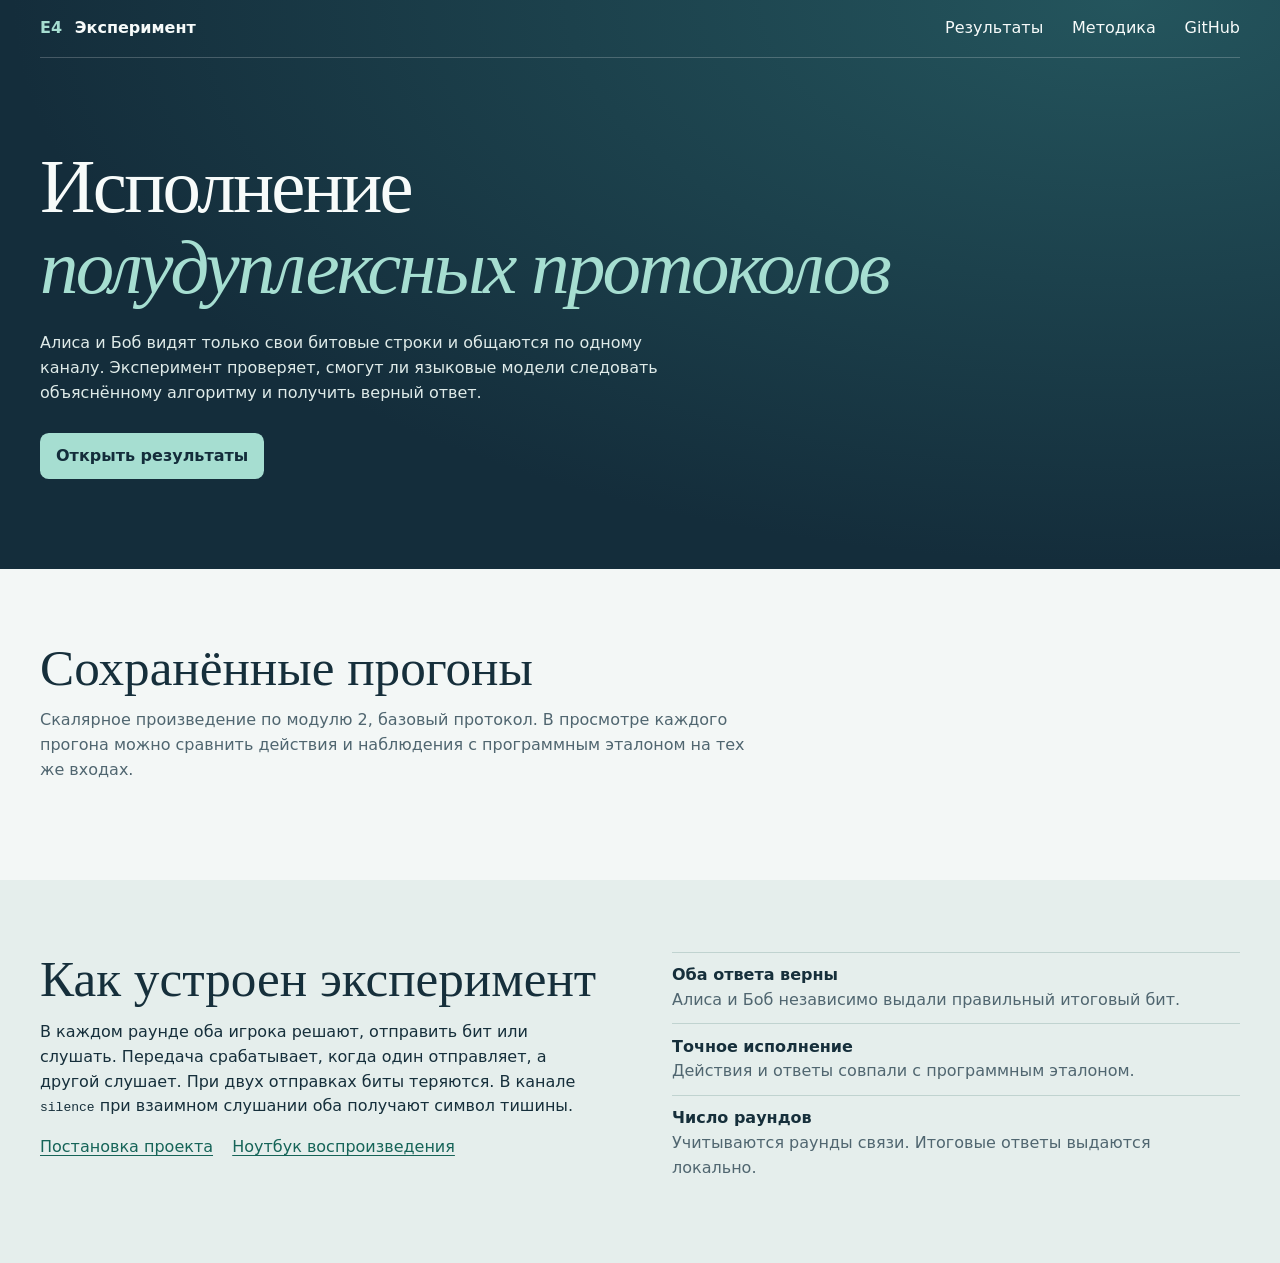
==== site/index.html @ e0727f04 "Add GitHub Pages dashboard for E4 results" ====
<!doctype html>
<html lang="ru">
<head>
  <meta charset="utf-8">
  <meta name="viewport" content="width=device-width, initial-scale=1">
  <meta name="description" content="Результаты эксперимента E4 и интерактивный разбор полудуплексных протоколов по раундам.">
  <meta name="theme-color" content="#142d3b">
  <title>E4 · Исполнение полудуплексных протоколов</title>
  <link rel="stylesheet" href="style.css">
</head>
<body>
  <header class="hero">
    <div class="wrap">
      <nav class="topbar" aria-label="Навигация">
        <a class="brand" href="./">E4 <span>Эксперимент</span></a>
        <div class="nav-links">
          <a href="#results">Результаты</a>
          <a href="#method">Методика</a>
          <a href="https://github.com/EvgeniiZhidkov/communication-experiment4">GitHub</a>
        </div>
      </nav>
      <div class="intro">
        <h1>Исполнение <em>полудуплексных протоколов</em></h1>
        <p>Алиса и Боб видят только свои битовые строки и общаются по одному каналу. Эксперимент проверяет, смогут ли языковые модели следовать объяснённому алгоритму и получить верный ответ.</p>
        <a class="button" href="#results">Открыть результаты</a>
      </div>
    </div>
  </header>

  <main>
    <section class="wrap results" id="results" aria-labelledby="results-title">
      <h2 id="results-title">Сохранённые прогоны</h2>
      <p class="section-note">Скалярное произведение по модулю 2, базовый протокол. В просмотре каждого прогона можно сравнить действия и наблюдения с программным эталоном на тех же входах.</p>
      <div class="run-grid">
        <!-- RUN_CARDS -->
      </div>
    </section>

    <section class="method" id="method" aria-labelledby="method-title">
      <div class="wrap method-grid">
        <div>
          <h2 id="method-title">Как устроен эксперимент</h2>
          <p>В каждом раунде оба игрока решают, отправить бит или слушать. Передача срабатывает, когда один отправляет, а другой слушает. При двух отправках биты теряются. В канале <code>silence</code> при взаимном слушании оба получают символ тишины.</p>
          <div class="method-links">
            <a href="project.html">Постановка проекта</a>
            <a href="https://github.com/EvgeniiZhidkov/communication-experiment4/blob/main/reproduction.ipynb">Ноутбук воспроизведения</a>
          </div>
        </div>
        <dl class="definitions">
          <div><dt>Оба ответа верны</dt><dd>Алиса и Боб независимо выдали правильный итоговый бит.</dd></div>
          <div><dt>Точное исполнение</dt><dd>Действия и ответы совпали с программным эталоном.</dd></div>
          <div><dt>Число раундов</dt><dd>Учитываются раунды связи. Итоговые ответы выдаются локально.</dd></div>
        </dl>
      </div>
    </section>
  </main>
</body>
</html>
---- site/style.css ----
:root {
  color-scheme: light;
  --ink: #162f3b;
  --muted: #506670;
  --navy: #142d3b;
  --teal: #a6ded1;
  --paper: #f3f7f6;
  --border: #d7e3e0;
  --link: #166458;
  font: 100%/1.55 system-ui, sans-serif;
  color: var(--ink);
  background: var(--paper);
}

*, *::before, *::after { box-sizing: border-box; }
body, h1, h2, h3, p, dl, dd { margin: 0; }
a { color: var(--link); text-underline-offset: 0.2em; }
a:hover { text-decoration-thickness: 2px; }
:focus-visible { outline: 3px solid #218474; outline-offset: 4px; }
h1, h2 { font-family: Georgia, serif; font-weight: 400; line-height: 1.05; }
h2 { font-size: clamp(2rem, 4vw, 3.35rem); }
h3 { font-size: 1.3rem; line-height: 1.25; }
.wrap { width: min(75rem, calc(100% - 3rem)); margin-inline: auto; }

.hero {
  background: radial-gradient(ellipse at 88% 0, #24555d, transparent 70%), var(--navy);
  color: #f7fbfa;
}
.topbar {
  display: flex;
  align-items: center;
  justify-content: space-between;
  gap: 0.75rem 1.5rem;
  flex-wrap: wrap;
  padding-block: 1rem;
  border-bottom: 1px solid #ffffff35;
}
.topbar a { color: inherit; text-decoration: none; }
.topbar a:hover { text-decoration: underline; }
.topbar .brand { color: var(--teal); font-weight: 750; }
.brand span { margin-left: 0.45rem; color: #f7fbfa; }
.nav-links { display: flex; flex-wrap: wrap; gap: 0.4rem clamp(0.85rem, 3vw, 1.8rem); }
.intro { padding-block: clamp(3rem, 7vw, 5.8rem); }
.intro h1 { font-size: clamp(2.3rem, 6vw, 5.1rem); letter-spacing: -0.035em; overflow-wrap: anywhere; }
.intro em { display: block; color: var(--teal); font-weight: 400; }
.intro p { max-width: 62ch; margin-block: 1.4rem 1.75rem; color: #dfebe9; }
.hero :focus-visible { outline-color: var(--teal); }

.button {
  display: inline-block;
  background: var(--navy);
  color: white;
  border-radius: 0.55rem;
  padding: 0.65rem 1rem;
  font-weight: 700;
  text-decoration: none;
}
.button:hover { background: #21505a; }
.hero .button { background: var(--teal); color: var(--navy); }
.hero .button:hover { background: #c5efe4; }
.results, .method { padding-block: clamp(2.8rem, 6vw, 4.5rem); }
.section-note { color: var(--muted); max-width: 70ch; margin-top: 0.85rem; }
.run-grid, .method-grid { display: grid; grid-template-columns: repeat(2, minmax(0, 1fr)); gap: 1.25rem; }
.run-grid { margin-top: 1.6rem; }
.run { background: #fff; border: 1px solid var(--border); border-radius: 0.9rem; padding: 1.3rem; }
.run-header p { color: var(--muted); margin-top: 0.35rem; }
.metrics {
  display: grid;
  grid-template-columns: repeat(3, minmax(0, 1fr));
  gap: 0.75rem;
  background: var(--paper);
  border-radius: 0.55rem;
  margin-block: 1rem;
  padding: 0.85rem;
}
.metrics dt { color: var(--muted); font-size: 0.875rem; }
.metrics dd { font-size: 1.5rem; font-weight: 650; font-variant-numeric: tabular-nums; }
.plot { display: block; border: 1px solid var(--border); border-radius: 0.55rem; }
.plot:hover { border-color: var(--link); }
.plot img { display: block; width: 100%; height: auto; border-radius: inherit; }
.run-links, .method-links { display: flex; flex-wrap: wrap; gap: 0.75rem 1.2rem; align-items: center; margin-top: 1rem; }

.method { background: #e5eeec; }
.method-grid { gap: clamp(1.5rem, 5vw, 4.5rem); }
.method p { margin-top: 0.9rem; }
.definitions > div { padding-block: 0.65rem; border-top: 1px solid #c0d3d0; }
.definitions dt { font-weight: 700; }
.definitions dd { color: var(--muted); }

@media (max-width: 48rem) {
  .run-grid, .method-grid { grid-template-columns: 1fr; }
}
@media (max-width: 30rem) {
  .wrap { width: calc(100% - 2rem); }
  .run { padding: 1rem; }
  .metrics { grid-template-columns: 1fr; }
  .metrics > div { display: flex; justify-content: space-between; gap: 0.75rem; align-items: baseline; }
}
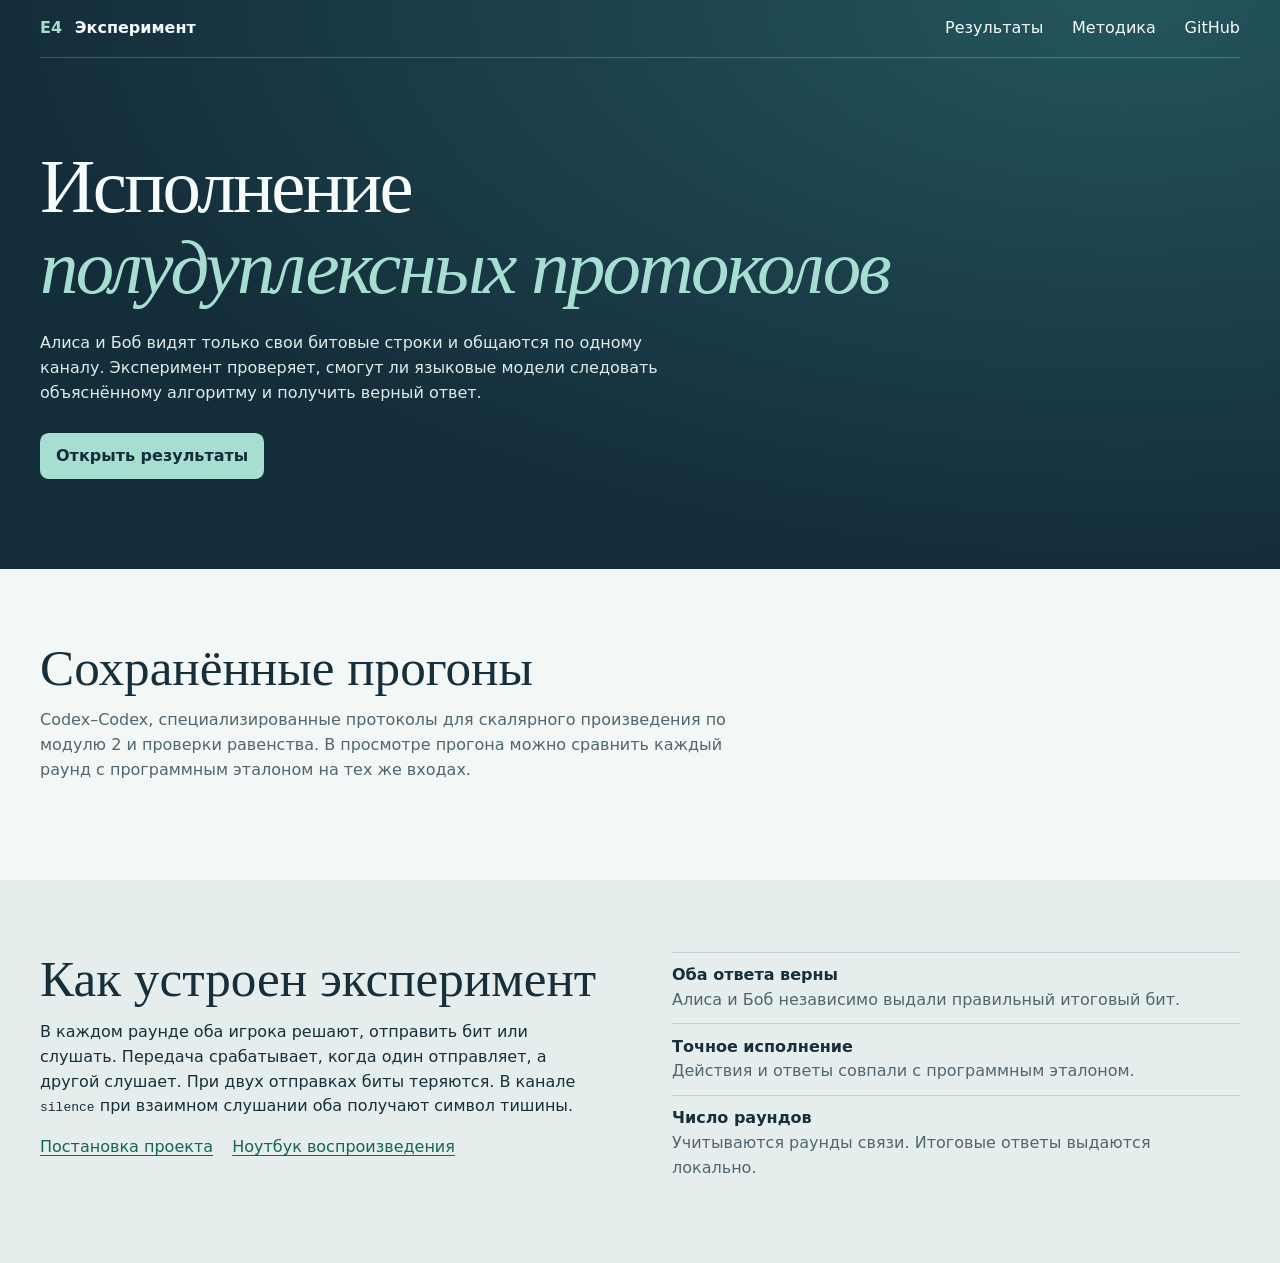
==== commit 0138c81b: "Publish the latest IP and EQ experiment runs" ====
--- a/site/index.html
+++ b/site/index.html
@@ -30,7 +30,7 @@
   <main>
     <section class="wrap results" id="results" aria-labelledby="results-title">
       <h2 id="results-title">Сохранённые прогоны</h2>
-      <p class="section-note">Скалярное произведение по модулю 2, базовый протокол. В просмотре каждого прогона можно сравнить действия и наблюдения с программным эталоном на тех же входах.</p>
+      <p class="section-note">Codex–Codex, специализированные протоколы для скалярного произведения по модулю 2 и проверки равенства. В просмотре прогона можно сравнить каждый раунд с программным эталоном на тех же входах.</p>
       <div class="run-grid">
         <!-- RUN_CARDS -->
       </div>
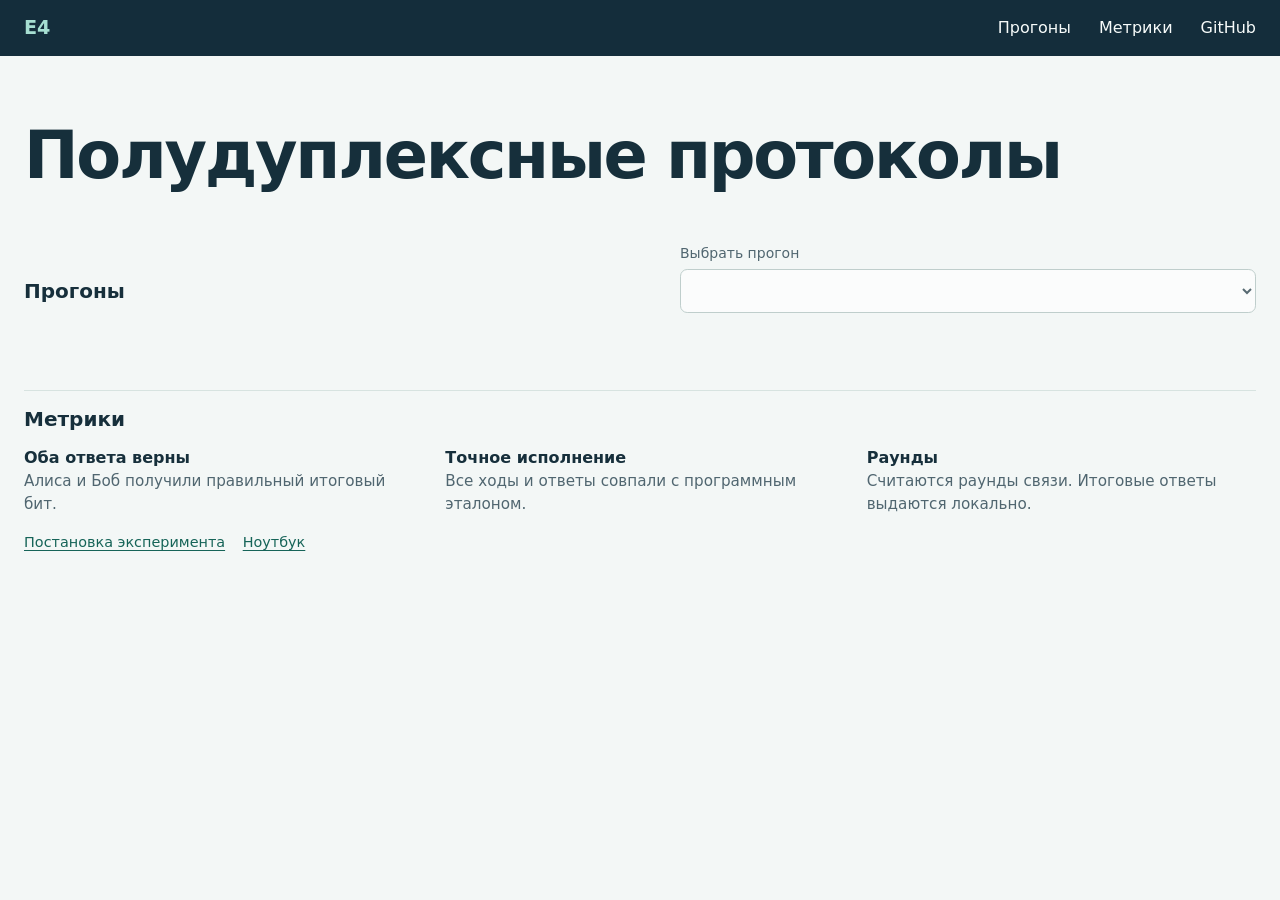
==== commit dd35d058: "Unify E4 runs and rebuild the dashboard from the archive" ====
--- a/site/index.html
+++ b/site/index.html
@@ -3,54 +3,52 @@
 <head>
   <meta charset="utf-8">
   <meta name="viewport" content="width=device-width, initial-scale=1">
-  <meta name="description" content="Результаты эксперимента E4 и интерактивный разбор полудуплексных протоколов по раундам.">
+  <meta name="description" content="Прогоны эксперимента E4 и разбор полудуплексных протоколов по раундам.">
   <meta name="theme-color" content="#142d3b">
-  <title>E4 · Исполнение полудуплексных протоколов</title>
+  <title>E4 · Полудуплексные протоколы</title>
   <link rel="stylesheet" href="style.css">
+  <script src="app.js" defer></script>
 </head>
 <body>
-  <header class="hero">
-    <div class="wrap">
-      <nav class="topbar" aria-label="Навигация">
-        <a class="brand" href="./">E4 <span>Эксперимент</span></a>
-        <div class="nav-links">
-          <a href="#results">Результаты</a>
-          <a href="#method">Методика</a>
-          <a href="https://github.com/EvgeniiZhidkov/communication-experiment4">GitHub</a>
-        </div>
-      </nav>
-      <div class="intro">
-        <h1>Исполнение <em>полудуплексных протоколов</em></h1>
-        <p>Алиса и Боб видят только свои битовые строки и общаются по одному каналу. Эксперимент проверяет, смогут ли языковые модели следовать объяснённому алгоритму и получить верный ответ.</p>
-        <a class="button" href="#results">Открыть результаты</a>
+  <header class="site-header">
+    <nav class="wrap topbar" aria-label="Навигация">
+      <a class="brand" href="#top" aria-label="E4, начало страницы">E4</a>
+      <div class="nav-links">
+        <a href="#results">Прогоны</a>
+        <a href="#method">Метрики</a>
+        <a href="https://github.com/EvgeniiZhidkov/communication-experiment4">GitHub</a>
       </div>
-    </div>
+    </nav>
   </header>
 
-  <main>
-    <section class="wrap results" id="results" aria-labelledby="results-title">
-      <h2 id="results-title">Сохранённые прогоны</h2>
-      <p class="section-note">Codex–Codex, специализированные протоколы для скалярного произведения по модулю 2 и проверки равенства. В просмотре прогона можно сравнить каждый раунд с программным эталоном на тех же входах.</p>
-      <div class="run-grid">
+  <main id="top" class="wrap">
+    <h1>Полудуплексные протоколы</h1>
+    <section id="results" aria-labelledby="results-title">
+      <div class="section-heading">
+        <h2 id="results-title">Прогоны</h2>
+        <div class="run-picker">
+          <label for="run">Выбрать прогон</label>
+          <select id="run" disabled>
+            <!-- RUN_OPTIONS -->
+          </select>
+        </div>
+      </div>
+      <noscript><p><a href="https://github.com/EvgeniiZhidkov/communication-experiment4/tree/main/runs">Все прогоны на GitHub</a></p></noscript>
+      <div id="run-results">
         <!-- RUN_CARDS -->
       </div>
     </section>
 
-    <section class="method" id="method" aria-labelledby="method-title">
-      <div class="wrap method-grid">
-        <div>
-          <h2 id="method-title">Как устроен эксперимент</h2>
-          <p>В каждом раунде оба игрока решают, отправить бит или слушать. Передача срабатывает, когда один отправляет, а другой слушает. При двух отправках биты теряются. В канале <code>silence</code> при взаимном слушании оба получают символ тишины.</p>
-          <div class="method-links">
-            <a href="project.html">Постановка проекта</a>
-            <a href="https://github.com/EvgeniiZhidkov/communication-experiment4/blob/main/reproduction.ipynb">Ноутбук воспроизведения</a>
-          </div>
-        </div>
-        <dl class="definitions">
-          <div><dt>Оба ответа верны</dt><dd>Алиса и Боб независимо выдали правильный итоговый бит.</dd></div>
-          <div><dt>Точное исполнение</dt><dd>Действия и ответы совпали с программным эталоном.</dd></div>
-          <div><dt>Число раундов</dt><dd>Учитываются раунды связи. Итоговые ответы выдаются локально.</dd></div>
-        </dl>
+    <section id="method" aria-labelledby="method-title">
+      <h2 id="method-title">Метрики</h2>
+      <dl class="definitions">
+        <div><dt>Оба ответа верны</dt><dd>Алиса и Боб получили правильный итоговый бит.</dd></div>
+        <div><dt>Точное исполнение</dt><dd>Все ходы и ответы совпали с программным эталоном.</dd></div>
+        <div><dt>Раунды</dt><dd>Считаются раунды связи. Итоговые ответы выдаются локально.</dd></div>
+      </dl>
+      <div class="method-links">
+        <a href="project.html#e4">Постановка эксперимента</a>
+        <a href="https://github.com/EvgeniiZhidkov/communication-experiment4/blob/main/reproduction.ipynb">Ноутбук</a>
       </div>
     </section>
   </main>
--- a/site/style.css
+++ b/site/style.css
@@ -7,92 +7,84 @@
   --paper: #f3f7f6;
   --border: #d7e3e0;
   --link: #166458;
-  font: 100%/1.55 system-ui, sans-serif;
+  --header-height: 3.5rem;
+  font: 100%/1.5 system-ui, sans-serif;
   color: var(--ink);
   background: var(--paper);
+  scroll-padding-top: calc(var(--header-height) + 1rem);
 }
 
 *, *::before, *::after { box-sizing: border-box; }
-body, h1, h2, h3, p, dl, dd { margin: 0; }
+[hidden] { display: none !important; }
+body, h1, h2, h3, p, dl, dd, figure { margin: 0; }
 a { color: var(--link); text-underline-offset: 0.2em; }
 a:hover { text-decoration-thickness: 2px; }
-:focus-visible { outline: 3px solid #218474; outline-offset: 4px; }
-h1, h2 { font-family: Georgia, serif; font-weight: 400; line-height: 1.05; }
-h2 { font-size: clamp(2rem, 4vw, 3.35rem); }
-h3 { font-size: 1.3rem; line-height: 1.25; }
-.wrap { width: min(75rem, calc(100% - 3rem)); margin-inline: auto; }
+:focus-visible { outline: 3px solid #218474; outline-offset: 3px; }
+h1, h2, h3 { line-height: 1.1; }
+h1, h3 { letter-spacing: -0.035em; }
+h1 { font-size: clamp(2rem, 5.1vw, 4.2rem); font-weight: 650; }
+h2 { font-size: 1.25rem; font-weight: 650; }
+h3 { font-size: clamp(1.75rem, 3.6vw, 2.8rem); font-weight: 650; }
+.wrap { width: min(78rem, calc(100% - 3rem)); margin-inline: auto; }
 
-.hero {
-  background: radial-gradient(ellipse at 88% 0, #24555d, transparent 70%), var(--navy);
-  color: #f7fbfa;
-}
-.topbar {
-  display: flex;
-  align-items: center;
-  justify-content: space-between;
-  gap: 0.75rem 1.5rem;
-  flex-wrap: wrap;
-  padding-block: 1rem;
-  border-bottom: 1px solid #ffffff35;
-}
+.site-header { position: sticky; inset-block-start: 0; z-index: 5; background: var(--navy); color: #f7fbfa; }
+.topbar { display: flex; justify-content: space-between; align-items: center; gap: 1rem; min-height: var(--header-height); }
 .topbar a { color: inherit; text-decoration: none; }
 .topbar a:hover { text-decoration: underline; }
-.topbar .brand { color: var(--teal); font-weight: 750; }
-.brand span { margin-left: 0.45rem; color: #f7fbfa; }
-.nav-links { display: flex; flex-wrap: wrap; gap: 0.4rem clamp(0.85rem, 3vw, 1.8rem); }
-.intro { padding-block: clamp(3rem, 7vw, 5.8rem); }
-.intro h1 { font-size: clamp(2.3rem, 6vw, 5.1rem); letter-spacing: -0.035em; overflow-wrap: anywhere; }
-.intro em { display: block; color: var(--teal); font-weight: 400; }
-.intro p { max-width: 62ch; margin-block: 1.4rem 1.75rem; color: #dfebe9; }
-.hero :focus-visible { outline-color: var(--teal); }
+.topbar :focus-visible { outline-color: var(--teal); }
+.topbar .brand { color: var(--teal); font-size: 1.2rem; font-weight: 750; }
+.nav-links { display: flex; gap: clamp(0.75rem, 3vw, 1.75rem); align-items: center; }
 
-.button {
-  display: inline-block;
-  background: var(--navy);
-  color: white;
-  border-radius: 0.55rem;
-  padding: 0.65rem 1rem;
-  font-weight: 700;
-  text-decoration: none;
+main { padding-block: clamp(2rem, 5vw, 4rem); }
+#results { margin-block: clamp(1.6rem, 4vw, 3.25rem) clamp(2.5rem, 6vw, 5rem); }
+.section-heading { display: flex; flex-wrap: wrap; justify-content: space-between; align-items: end; gap: 1rem; margin-bottom: 1rem; }
+.section-heading h2 { padding-block: 0.65rem; }
+.run-picker { display: grid; gap: 0.3rem; width: min(36rem, 100%); }
+.run-picker label { color: var(--muted); font-size: 0.875rem; }
+select {
+  font: inherit;
+  min-height: 2.75rem;
+  min-width: 0;
+  padding: 0.5rem 1rem;
+  border: 1px solid #aabebb;
+  border-radius: 0.45rem;
+  color: inherit;
+  background: white;
 }
+
+.run {
+  display: grid;
+  grid-template-columns: minmax(0, 1fr) fit-content(52%);
+  align-items: center;
+  gap: clamp(1rem, 3vw, 2.6rem);
+  padding: clamp(1rem, 3vw, 2rem);
+  border: 1px solid var(--border);
+  border-radius: 0.8rem;
+  background: white;
+}
+.run-meta { margin-top: 0.55rem; font-size: 0.9rem; color: var(--muted); overflow-wrap: anywhere; }
+.run-status { margin-top: 0.5rem; font-weight: 650; color: #8b5818; }
+.metrics { display: grid; grid-template-columns: repeat(3, minmax(0, 1fr)); gap: 0.75rem; margin-block: 1.4rem; padding-block: 0.95rem; border-block: 1px solid var(--border); }
+.metrics dt { font-size: 0.875rem; color: var(--muted); }
+.metrics dd { margin-top: 0.25rem; font-size: clamp(1.4rem, 3vw, 2.15rem); line-height: 1.15; font-weight: 650; font-variant-numeric: tabular-nums; }
+.run-links, .method-links { display: flex; flex-wrap: wrap; gap: 0.65rem 1.1rem; align-items: center; font-size: 0.9rem; }
+.button { display: inline-flex; align-items: center; min-height: 2.65rem; padding-inline: 0.9rem; border-radius: 0.45rem; background: var(--navy); color: white; font-weight: 650; text-decoration: none; }
 .button:hover { background: #21505a; }
-.hero .button { background: var(--teal); color: var(--navy); }
-.hero .button:hover { background: #c5efe4; }
-.results, .method { padding-block: clamp(2.8rem, 6vw, 4.5rem); }
-.section-note { color: var(--muted); max-width: 70ch; margin-top: 0.85rem; }
-.run-grid, .method-grid { display: grid; grid-template-columns: repeat(2, minmax(0, 1fr)); gap: 1.25rem; }
-.run-grid { margin-top: 1.6rem; }
-.run { background: #fff; border: 1px solid var(--border); border-radius: 0.9rem; padding: 1.3rem; }
-.run-header p { color: var(--muted); margin-top: 0.35rem; }
-.metrics {
-  display: grid;
-  grid-template-columns: repeat(3, minmax(0, 1fr));
-  gap: 0.75rem;
-  background: var(--paper);
-  border-radius: 0.55rem;
-  margin-block: 1rem;
-  padding: 0.85rem;
+.run-plot { min-width: 0; }
+.run-plot img { display: block; width: 100%; height: auto; border: 1px solid var(--border); border-radius: 0.45rem; }
+.run-plot figcaption { margin-top: 0.35rem; font-size: 0.875rem; }
+
+#method { border-top: 1px solid var(--border); padding-top: 1.1rem; }
+.definitions { display: grid; grid-template-columns: repeat(3, minmax(0, 1fr)); gap: 0.8rem 2rem; margin-block: 1rem; }
+.definitions dt { font-weight: 650; }
+.definitions dd { color: var(--muted); font-size: 0.95rem; }
+
+@media (max-width: 52rem) {
+  .run { grid-template-columns: minmax(0, 1fr); }
 }
-.metrics dt { color: var(--muted); font-size: 0.875rem; }
-.metrics dd { font-size: 1.5rem; font-weight: 650; font-variant-numeric: tabular-nums; }
-.plot { display: block; border: 1px solid var(--border); border-radius: 0.55rem; }
-.plot:hover { border-color: var(--link); }
-.plot img { display: block; width: 100%; height: auto; border-radius: inherit; }
-.run-links, .method-links { display: flex; flex-wrap: wrap; gap: 0.75rem 1.2rem; align-items: center; margin-top: 1rem; }
-
-.method { background: #e5eeec; }
-.method-grid { gap: clamp(1.5rem, 5vw, 4.5rem); }
-.method p { margin-top: 0.9rem; }
-.definitions > div { padding-block: 0.65rem; border-top: 1px solid #c0d3d0; }
-.definitions dt { font-weight: 700; }
-.definitions dd { color: var(--muted); }
-
-@media (max-width: 48rem) {
-  .run-grid, .method-grid { grid-template-columns: 1fr; }
+@media (max-width: 32rem) {
+  .wrap { width: calc(100% - 2rem); }
+  .section-heading { align-items: start; gap: 0.4rem; }
+  .section-heading h2 { padding: 0; }
+  .definitions { grid-template-columns: 1fr; }
 }
-@media (max-width: 30rem) {
-  .wrap { width: calc(100% - 2rem); }
-  .run { padding: 1rem; }
-  .metrics { grid-template-columns: 1fr; }
-  .metrics > div { display: flex; justify-content: space-between; gap: 0.75rem; align-items: baseline; }
-}
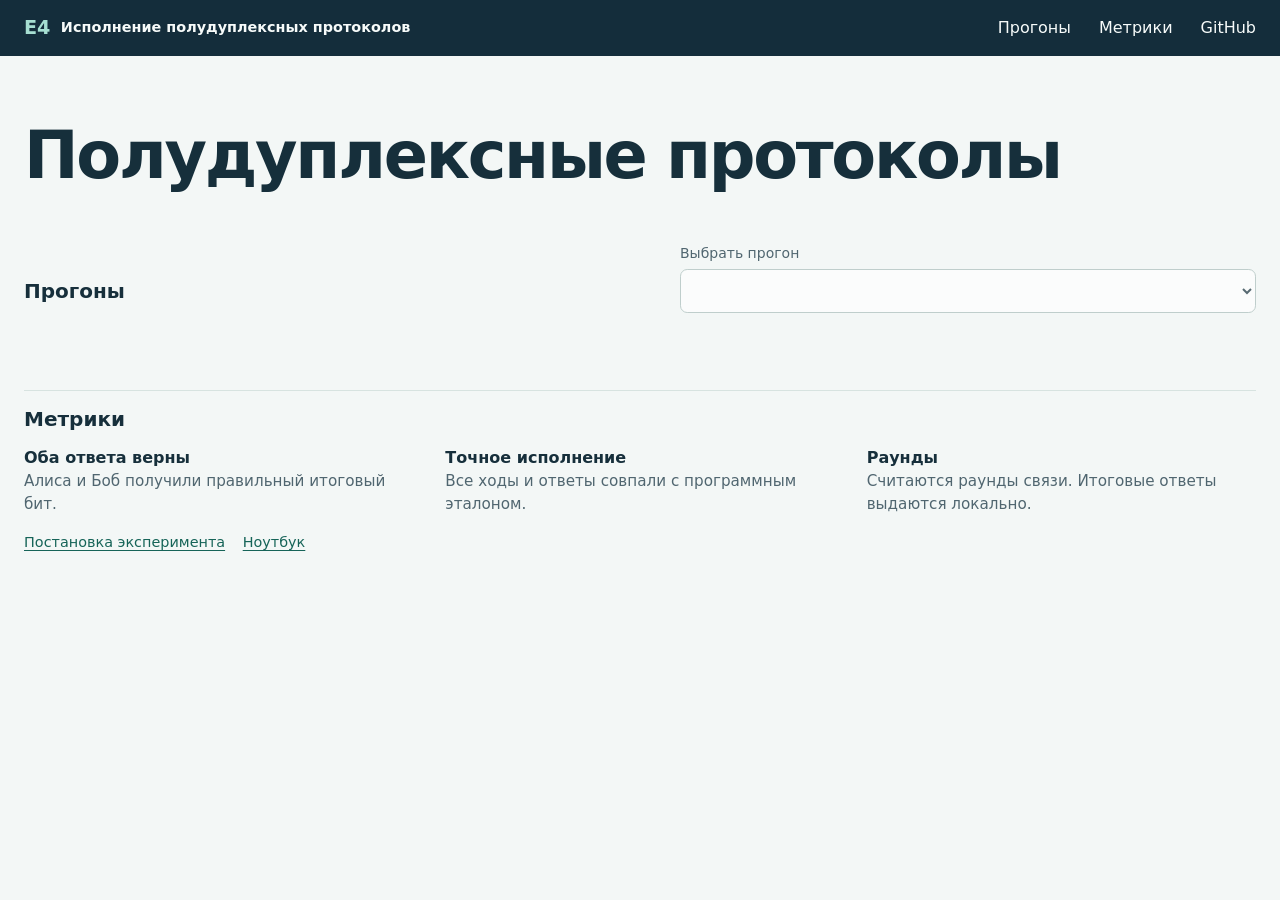
==== commit 6c8ee3e4: "Show the project title next to E4" ====
--- a/site/index.html
+++ b/site/index.html
@@ -5,14 +5,17 @@
   <meta name="viewport" content="width=device-width, initial-scale=1">
   <meta name="description" content="Прогоны эксперимента E4 и разбор полудуплексных протоколов по раундам.">
   <meta name="theme-color" content="#142d3b">
-  <title>E4 · Полудуплексные протоколы</title>
+  <title>E4 · Исполнение полудуплексных протоколов</title>
   <link rel="stylesheet" href="style.css">
   <script src="app.js" defer></script>
 </head>
 <body>
   <header class="site-header">
     <nav class="wrap topbar" aria-label="Навигация">
-      <a class="brand" href="#top" aria-label="E4, начало страницы">E4</a>
+      <a class="brand" href="#top">
+        <span class="brand-mark">E4</span>
+        <span class="brand-title">Исполнение полудуплексных протоколов</span>
+      </a>
       <div class="nav-links">
         <a href="#results">Прогоны</a>
         <a href="#method">Метрики</a>
--- a/site/style.css
+++ b/site/style.css
@@ -32,8 +32,10 @@
 .topbar a { color: inherit; text-decoration: none; }
 .topbar a:hover { text-decoration: underline; }
 .topbar :focus-visible { outline-color: var(--teal); }
-.topbar .brand { color: var(--teal); font-size: 1.2rem; font-weight: 750; }
-.nav-links { display: flex; gap: clamp(0.75rem, 3vw, 1.75rem); align-items: center; }
+.topbar .brand { display: inline-flex; align-items: center; gap: 0.65rem; min-width: 0; }
+.brand-mark { color: var(--teal); font-size: 1.2rem; font-weight: 750; }
+.brand-title { font-size: 0.9rem; line-height: 1.2; font-weight: 600; }
+.nav-links { display: flex; flex-shrink: 0; gap: clamp(0.75rem, 3vw, 1.75rem); align-items: center; }
 
 main { padding-block: clamp(2rem, 5vw, 4rem); }
 #results { margin-block: clamp(1.6rem, 4vw, 3.25rem) clamp(2.5rem, 6vw, 5rem); }
@@ -82,6 +84,11 @@
 @media (max-width: 52rem) {
   .run { grid-template-columns: minmax(0, 1fr); }
 }
+@media (max-width: 42rem) {
+  :root { --header-height: 5.75rem; }
+  .topbar { flex-direction: column; align-items: flex-start; justify-content: center; gap: 0.45rem; padding-block: 0.65rem; }
+  .nav-links { font-size: 0.9rem; }
+}
 @media (max-width: 32rem) {
   .wrap { width: calc(100% - 2rem); }
   .section-heading { align-items: start; gap: 0.4rem; }
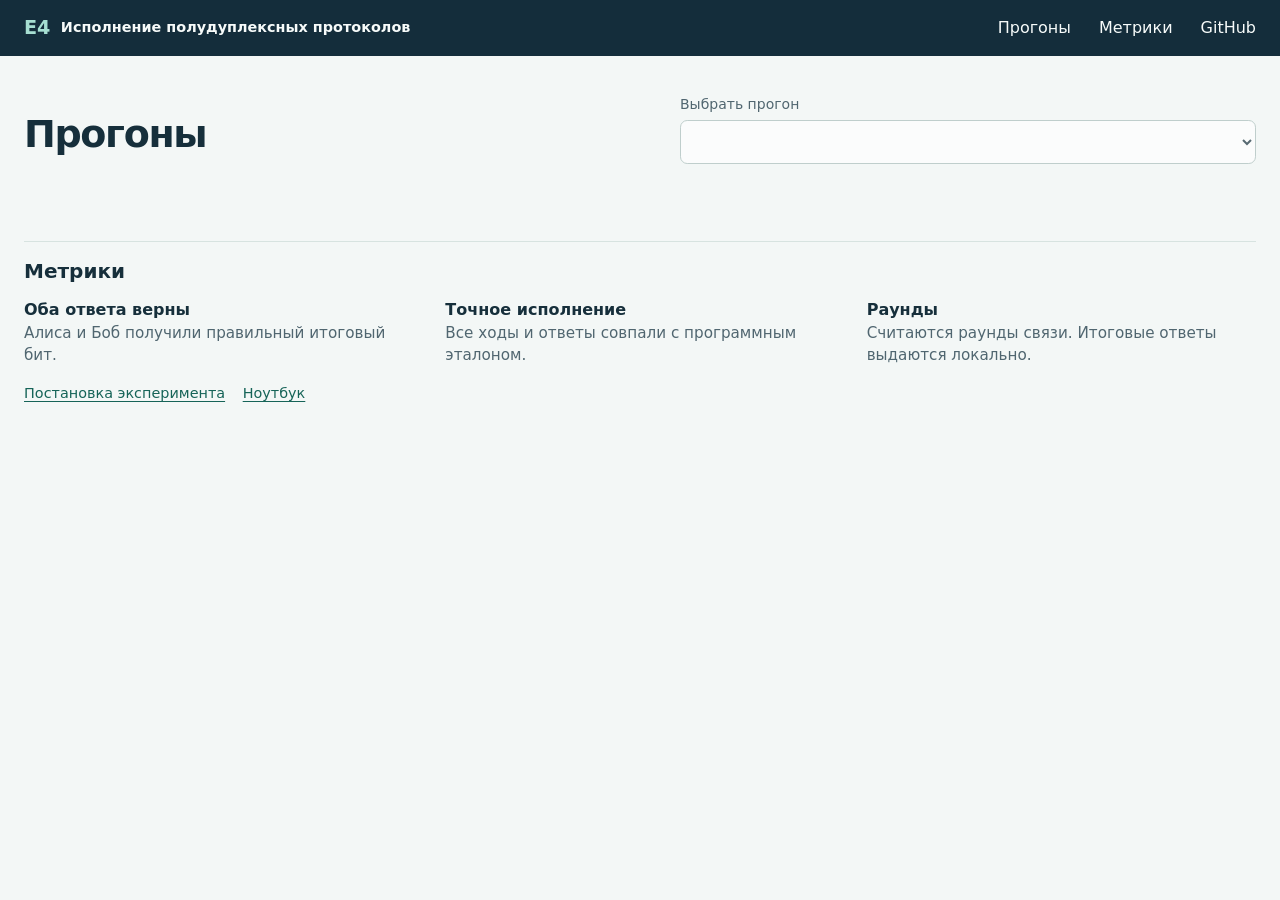
==== commit af474cc9: "Start the E4 dashboard with the run picker" ====
--- a/site/index.html
+++ b/site/index.html
@@ -25,10 +25,9 @@
   </header>
 
   <main id="top" class="wrap">
-    <h1>Полудуплексные протоколы</h1>
     <section id="results" aria-labelledby="results-title">
       <div class="section-heading">
-        <h2 id="results-title">Прогоны</h2>
+        <h1 id="results-title">Прогоны</h1>
         <div class="run-picker">
           <label for="run">Выбрать прогон</label>
           <select id="run" disabled>
--- a/site/style.css
+++ b/site/style.css
@@ -22,7 +22,7 @@
 :focus-visible { outline: 3px solid #218474; outline-offset: 3px; }
 h1, h2, h3 { line-height: 1.1; }
 h1, h3 { letter-spacing: -0.035em; }
-h1 { font-size: clamp(2rem, 5.1vw, 4.2rem); font-weight: 650; }
+h1 { font-size: clamp(1.75rem, 3vw, 2.375rem); font-weight: 650; }
 h2 { font-size: 1.25rem; font-weight: 650; }
 h3 { font-size: clamp(1.75rem, 3.6vw, 2.8rem); font-weight: 650; }
 .wrap { width: min(78rem, calc(100% - 3rem)); margin-inline: auto; }
@@ -37,10 +37,10 @@
 .brand-title { font-size: 0.9rem; line-height: 1.2; font-weight: 600; }
 .nav-links { display: flex; flex-shrink: 0; gap: clamp(0.75rem, 3vw, 1.75rem); align-items: center; }
 
-main { padding-block: clamp(2rem, 5vw, 4rem); }
-#results { margin-block: clamp(1.6rem, 4vw, 3.25rem) clamp(2.5rem, 6vw, 5rem); }
+main { padding-block: clamp(1.5rem, 3vw, 2.5rem) clamp(2rem, 5vw, 4rem); }
+#results { margin-block-end: clamp(2.5rem, 6vw, 5rem); }
 .section-heading { display: flex; flex-wrap: wrap; justify-content: space-between; align-items: end; gap: 1rem; margin-bottom: 1rem; }
-.section-heading h2 { padding-block: 0.65rem; }
+.section-heading h1 { padding-bottom: 0.5rem; }
 .run-picker { display: grid; gap: 0.3rem; width: min(36rem, 100%); }
 .run-picker label { color: var(--muted); font-size: 0.875rem; }
 select {
@@ -92,6 +92,6 @@
 @media (max-width: 32rem) {
   .wrap { width: calc(100% - 2rem); }
   .section-heading { align-items: start; gap: 0.4rem; }
-  .section-heading h2 { padding: 0; }
+  .section-heading h1 { padding: 0; }
   .definitions { grid-template-columns: 1fr; }
 }
